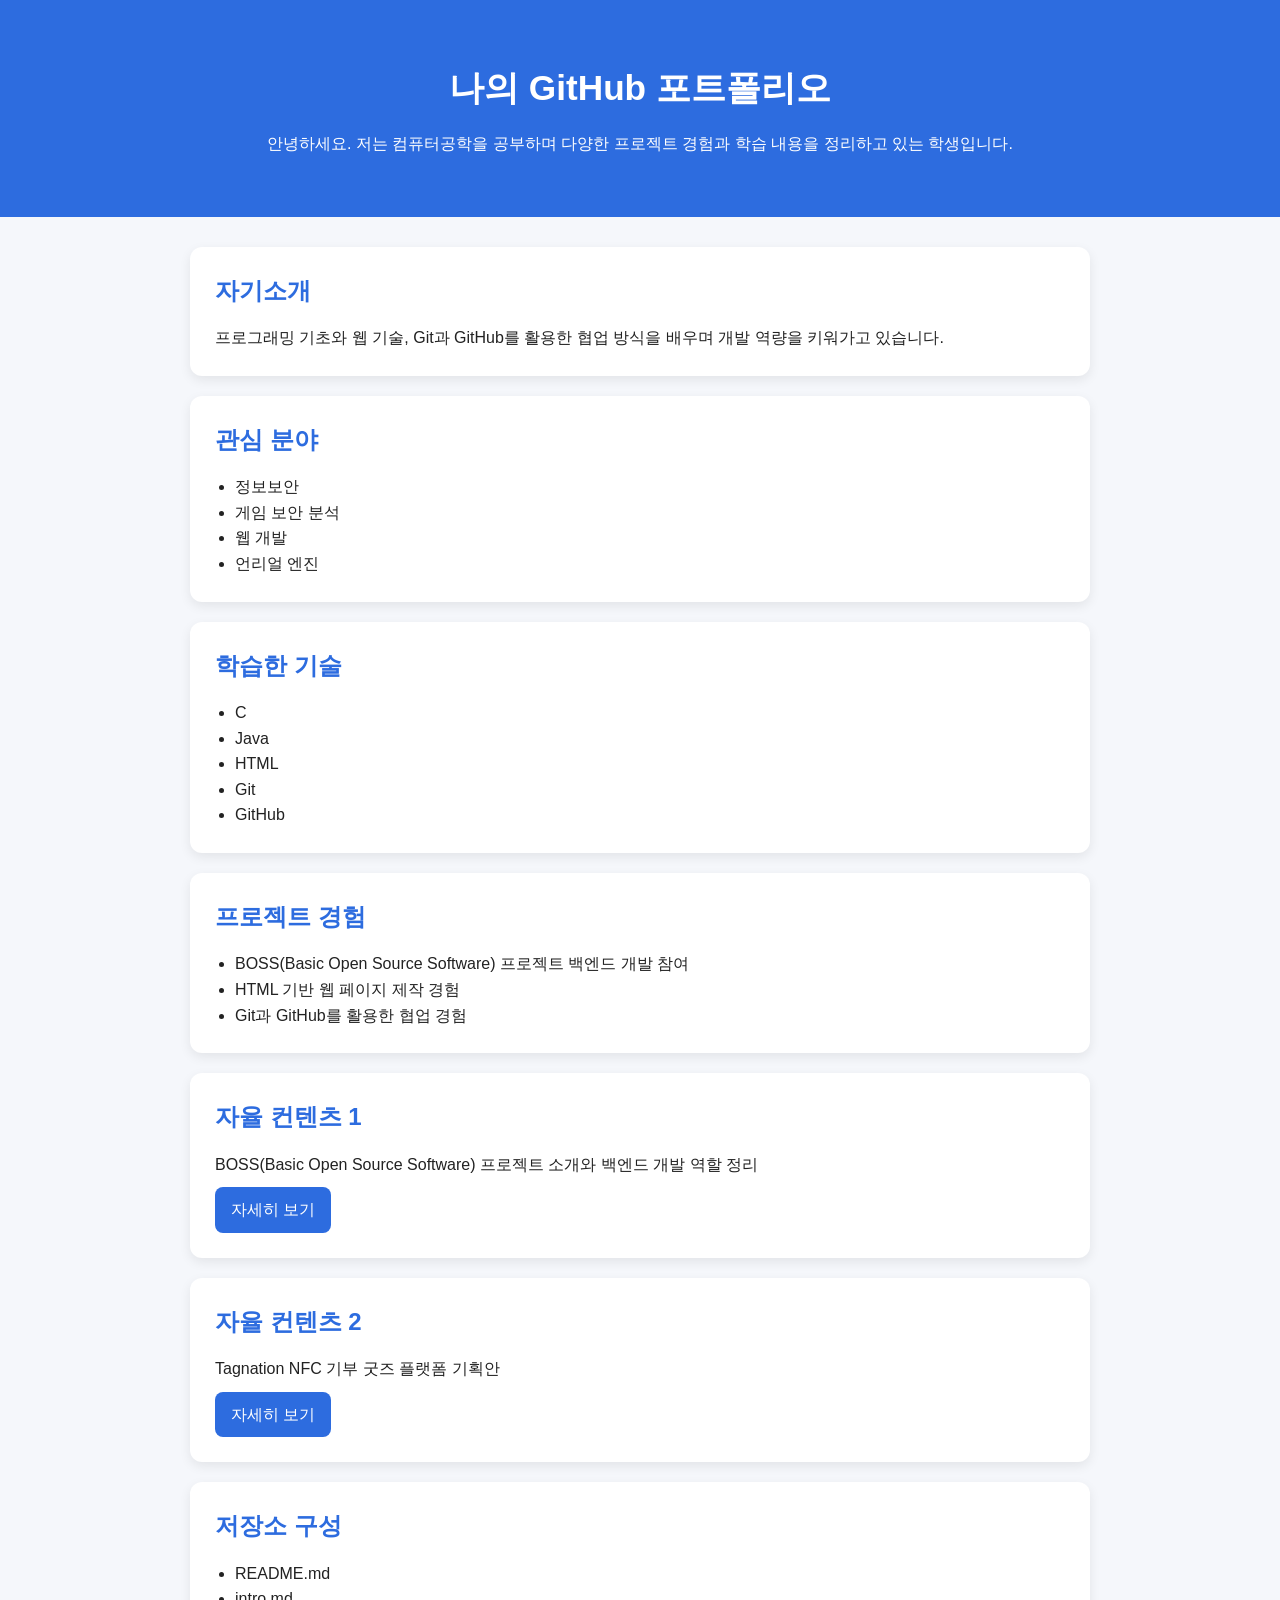
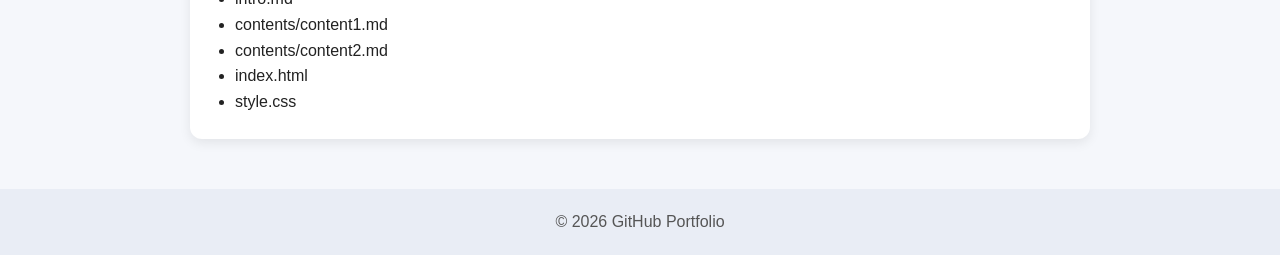
==== index.html @ 53d5d382 "포트폴리오 작성" ====
<!DOCTYPE html>
<html lang="ko">
<head>
  <meta charset="UTF-8">
  <meta name="viewport" content="width=device-width, initial-scale=1.0">
  <title>나의 GitHub 포트폴리오</title>
  <link rel="stylesheet" href="style.css">
</head>
<body>
  <header class="hero">
    <div class="container">
      <h1>나의 GitHub 포트폴리오</h1>
      <p>
        안녕하세요. 저는 컴퓨터공학을 공부하며 다양한 프로젝트 경험과 학습 내용을
        정리하고 있는 학생입니다.
      </p>
    </div>
  </header>

  <main class="container">
    <section class="card">
      <h2>자기소개</h2>
      <p>
        프로그래밍 기초와 웹 기술, Git과 GitHub를 활용한 협업 방식을 배우며
        개발 역량을 키워가고 있습니다.
      </p>
    </section>

    <section class="card">
      <h2>관심 분야</h2>
      <ul>
        <li>정보보안</li>
        <li>게임 보안 분석</li>
        <li>웹 개발</li>
        <li>언리얼 엔진</li>
      </ul>
    </section>

    <section class="card">
      <h2>학습한 기술</h2>
      <ul>
        <li>C</li>
        <li>Java</li>
        <li>HTML</li>
        <li>Git</li>
        <li>GitHub</li>
      </ul>
    </section>

    <section class="card">
      <h2>프로젝트 경험</h2>
      <ul>
        <li>BOSS(Basic Open Source Software) 프로젝트 백엔드 개발 참여</li>
        <li>HTML 기반 웹 페이지 제작 경험</li>
        <li>Git과 GitHub를 활용한 협업 경험</li>
      </ul>
    </section>

    <section class="card">
      <h2>자율 컨텐츠 1</h2>
      <p>BOSS(Basic Open Source Software) 프로젝트 소개와 백엔드 개발 역할 정리</p>
      <a href="contents/content1.md" target="_blank">자세히 보기</a>
    </section>

    <section class="card">
      <h2>자율 컨텐츠 2</h2>
      <p>Tagnation NFC 기부 굿즈 플랫폼 기획안</p>
      <a href="contents/content2.md" target="_blank">자세히 보기</a>
    </section>

    <section class="card">
      <h2>저장소 구성</h2>
      <ul>
        <li>README.md</li>
        <li>intro.md</li>
        <li>contents/content1.md</li>
        <li>contents/content2.md</li>
        <li>index.html</li>
        <li>style.css</li>
      </ul>
    </section>
  </main>

  <footer>
    <p>© 2026 GitHub Portfolio</p>
  </footer>
</body>
</html>
---- style.css ----
* {
  margin: 0;
  padding: 0;
  box-sizing: border-box;
}

body {
  font-family: Arial, sans-serif;
  line-height: 1.6;
  background-color: #f5f7fb;
  color: #222;
}

.container {
  width: 90%;
  max-width: 900px;
  margin: 0 auto;
}

.hero {
  background: #2d6cdf;
  color: white;
  padding: 60px 20px;
  text-align: center;
}

.hero h1 {
  margin-bottom: 15px;
  font-size: 2.2rem;
}

main {
  padding: 30px 0;
}

.card {
  background: white;
  padding: 25px;
  margin-bottom: 20px;
  border-radius: 12px;
  box-shadow: 0 4px 12px rgba(0, 0, 0, 0.08);
}

.card h2 {
  margin-bottom: 15px;
  color: #2d6cdf;
}

.card ul {
  padding-left: 20px;
}

.card a {
  display: inline-block;
  margin-top: 10px;
  text-decoration: none;
  color: white;
  background: #2d6cdf;
  padding: 10px 16px;
  border-radius: 8px;
}

.card a:hover {
  background: #1f4fa8;
}

footer {
  text-align: center;
  padding: 20px;
  background: #e9edf5;
  color: #555;
}
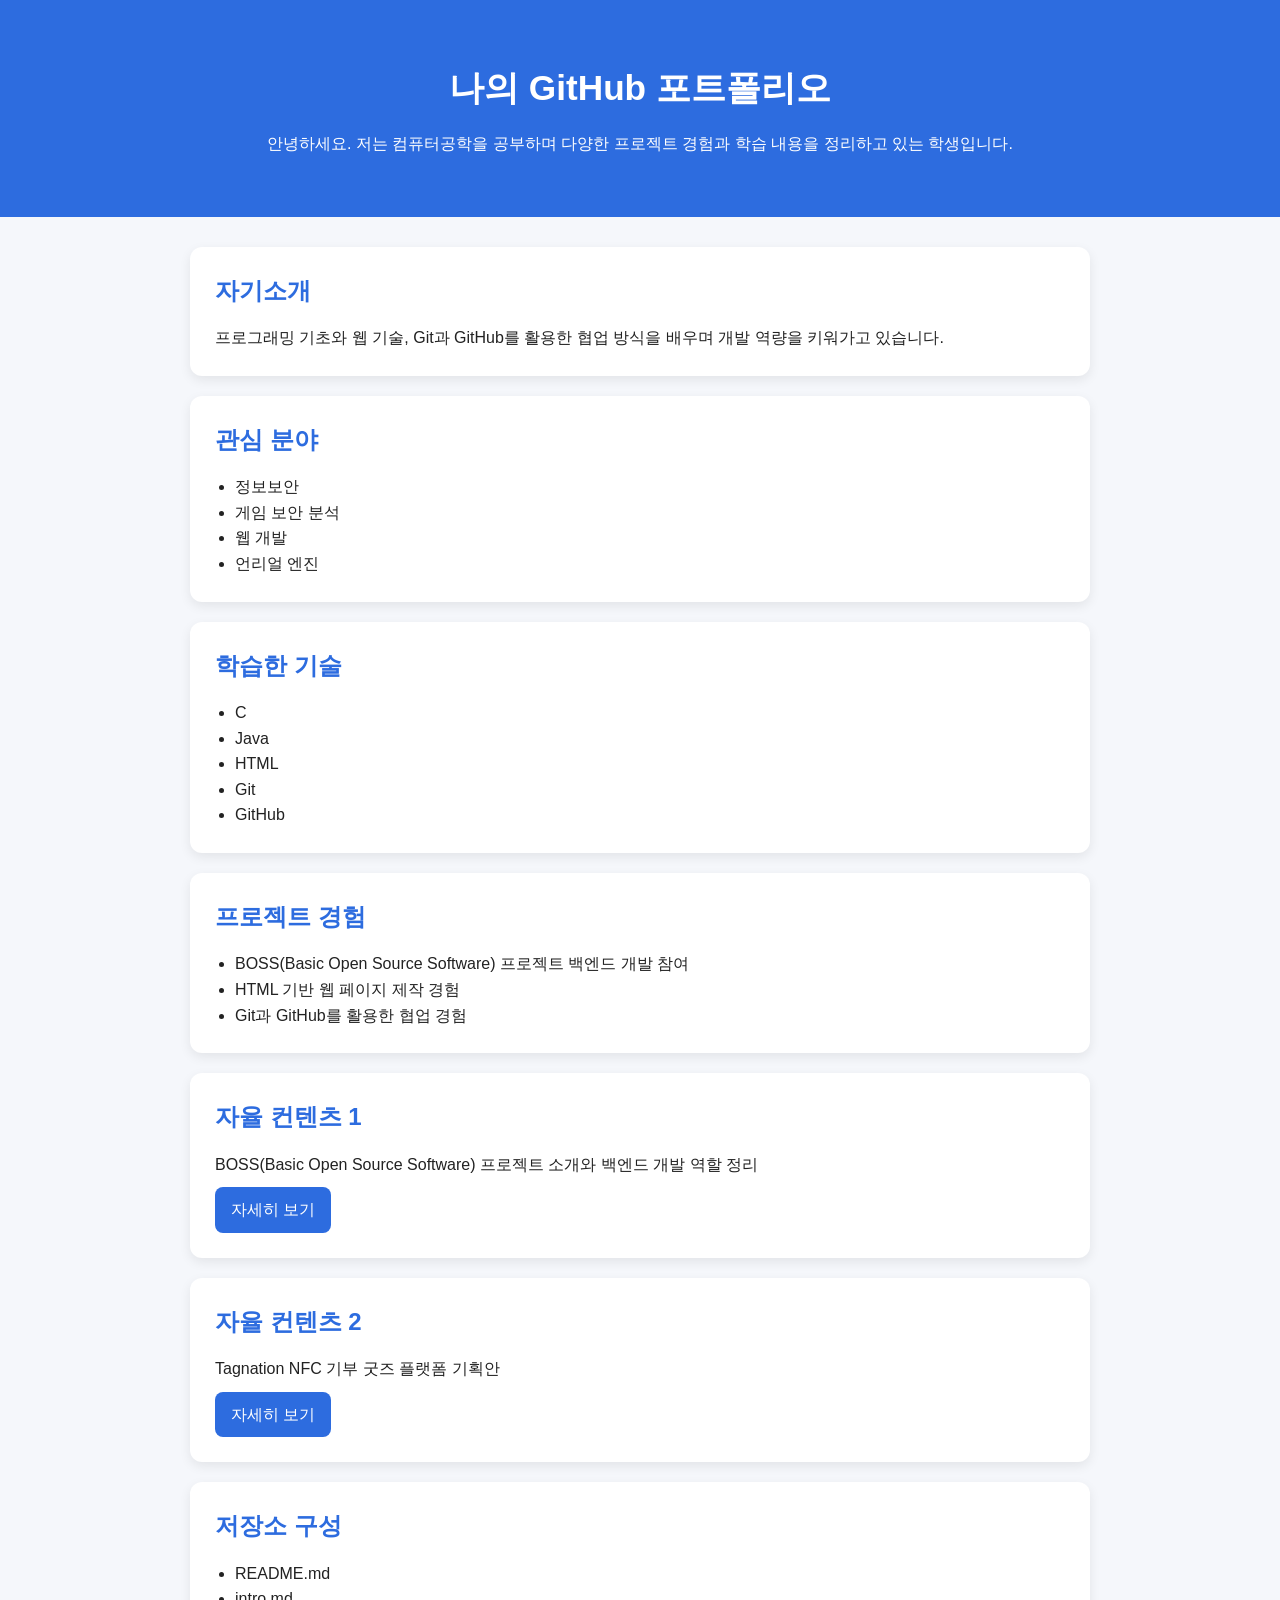
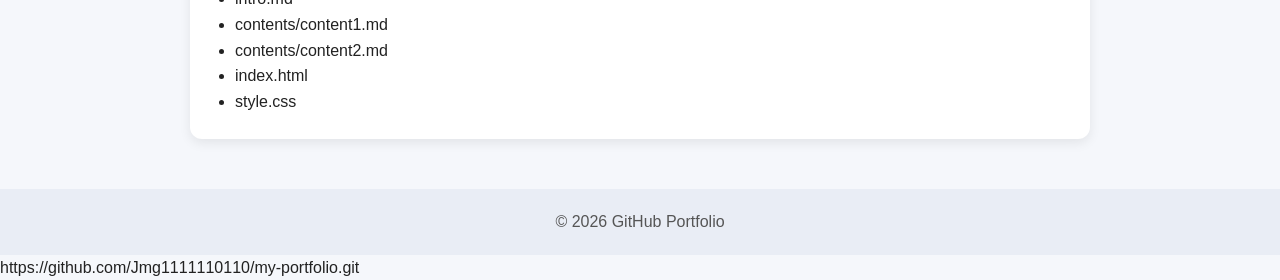
==== commit 676ce1c6: "index 수정" ====
--- a/index.html
+++ b/index.html
@@ -86,3 +86,4 @@
   </footer>
 </body>
 </html>
+https://github.com/Jmg1111110110/my-portfolio.git
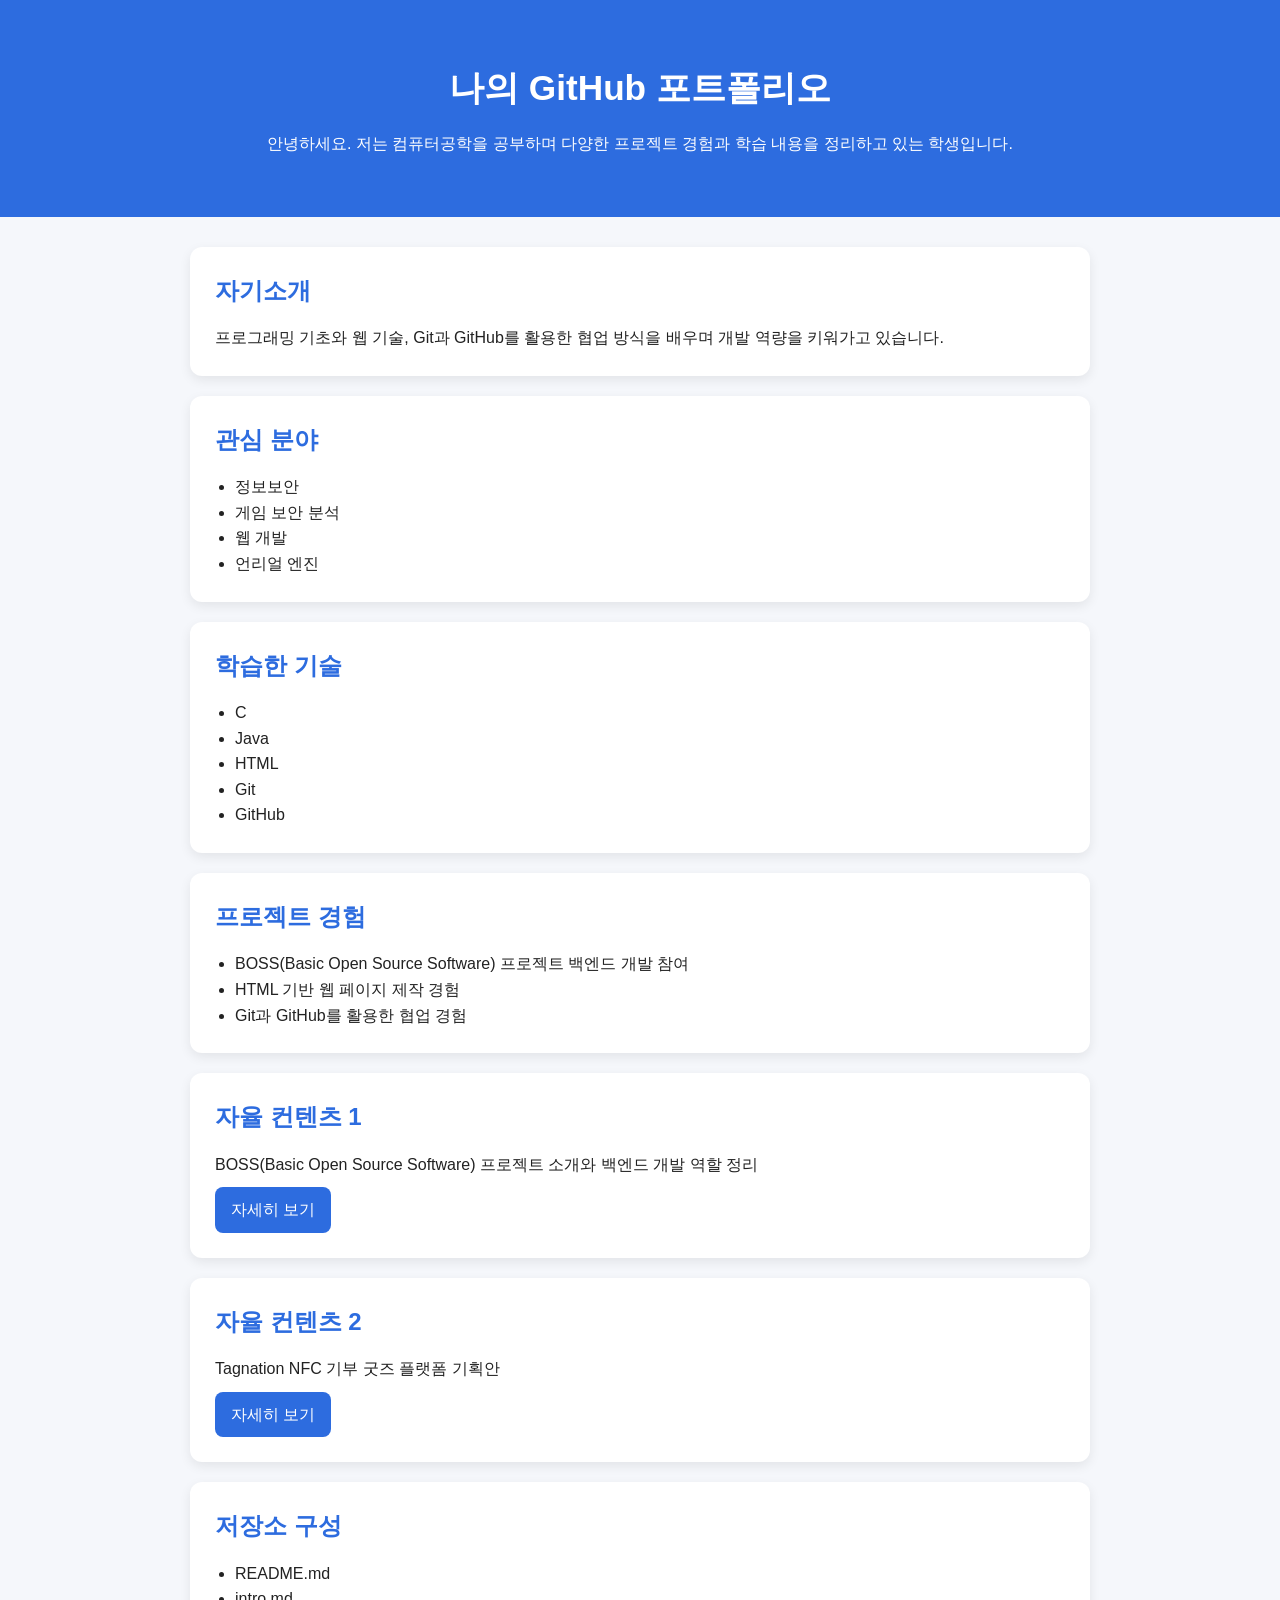
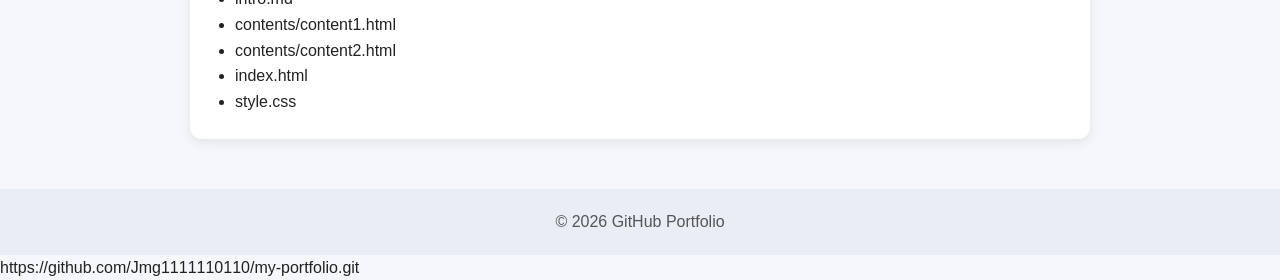
==== commit d81fb3cf: "자율 컨텐츠 완전판 html 추가" ====
--- a/index.html
+++ b/index.html
@@ -59,13 +59,13 @@
     <section class="card">
       <h2>자율 컨텐츠 1</h2>
       <p>BOSS(Basic Open Source Software) 프로젝트 소개와 백엔드 개발 역할 정리</p>
-      <a href="contents/content1.md" target="_blank">자세히 보기</a>
+      <a href="contents/content1.html" target="_blank">자세히 보기</a>
     </section>
 
     <section class="card">
       <h2>자율 컨텐츠 2</h2>
       <p>Tagnation NFC 기부 굿즈 플랫폼 기획안</p>
-      <a href="contents/content2.md" target="_blank">자세히 보기</a>
+      <a href="contents/content2.html" target="_blank">자세히 보기</a>
     </section>
 
     <section class="card">
@@ -73,8 +73,8 @@
       <ul>
         <li>README.md</li>
         <li>intro.md</li>
-        <li>contents/content1.md</li>
-        <li>contents/content2.md</li>
+        <li>contents/content1.html</li>
+        <li>contents/content2.html</li>
         <li>index.html</li>
         <li>style.css</li>
       </ul>
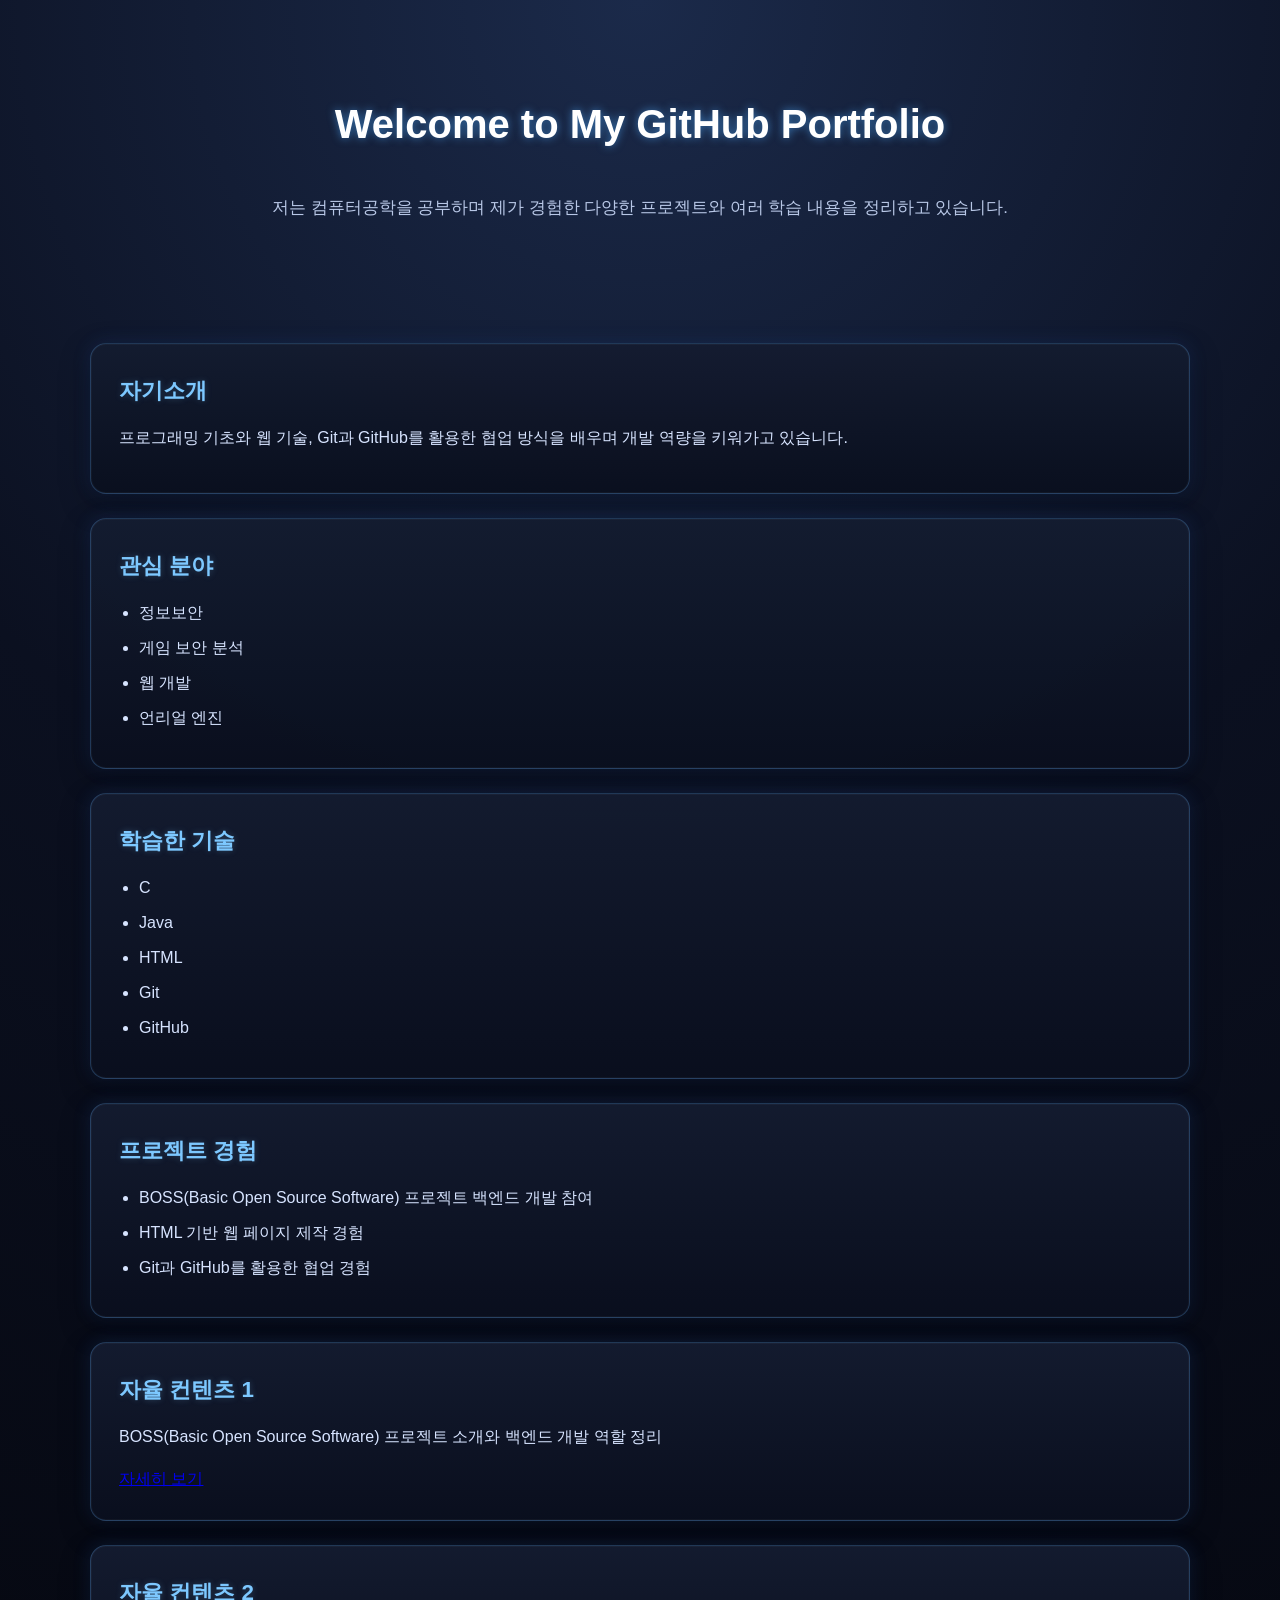
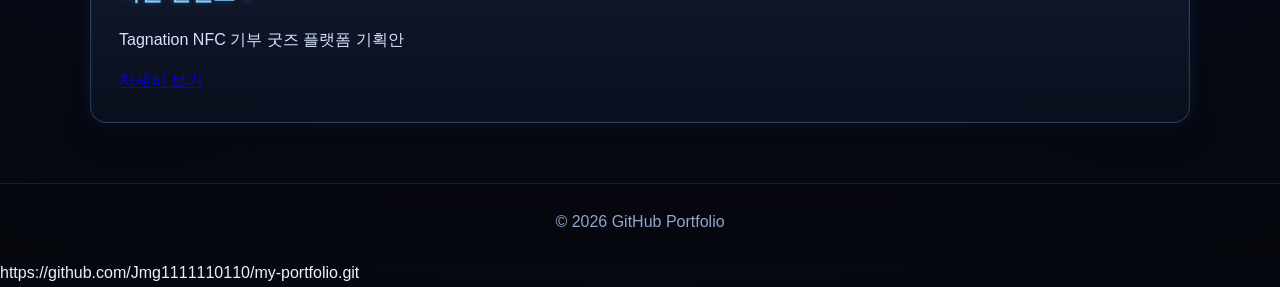
==== commit 1c0bc756: "게임 UI 느낌 디자인 적용" ====
--- a/index.html
+++ b/index.html
@@ -9,10 +9,10 @@
 <body>
   <header class="hero">
     <div class="container">
-      <h1>나의 GitHub 포트폴리오</h1>
+      <h1>Welcome to My GitHub Portfolio</h1>
       <p>
-        안녕하세요. 저는 컴퓨터공학을 공부하며 다양한 프로젝트 경험과 학습 내용을
-        정리하고 있는 학생입니다.
+        저는 컴퓨터공학을 공부하며 제가 경험한 다양한 프로젝트와 여러 학습 내용을
+        정리하고 있습니다.
       </p>
     </div>
   </header>
@@ -67,18 +67,6 @@
       <p>Tagnation NFC 기부 굿즈 플랫폼 기획안</p>
       <a href="contents/content2.html" target="_blank">자세히 보기</a>
     </section>
-
-    <section class="card">
-      <h2>저장소 구성</h2>
-      <ul>
-        <li>README.md</li>
-        <li>intro.md</li>
-        <li>contents/content1.html</li>
-        <li>contents/content2.html</li>
-        <li>index.html</li>
-        <li>style.css</li>
-      </ul>
-    </section>
   </main>
 
   <footer>
--- a/style.css
+++ b/style.css
@@ -5,68 +5,196 @@
 }
 
 body {
-  font-family: Arial, sans-serif;
-  line-height: 1.6;
-  background-color: #f5f7fb;
-  color: #222;
+  font-family: "Segoe UI", Arial, sans-serif;
+  background:
+    radial-gradient(circle at top, #1b2a4a 0%, #0b1020 45%, #05070f 100%);
+  color: #e8f1ff;
+  line-height: 1.7;
+  min-height: 100vh;
+}
+
+header {
+  text-align: center;
+  padding: 60px 20px 30px;
+}
+
+header h1 {
+  font-size: 2.5rem;
+  color: #ffffff;
+  text-shadow: 0 0 8px rgba(79, 172, 254, 0.6);
+  margin-bottom: 12px;
+}
+
+header p {
+  color: #b8c7e6;
+  font-size: 1.05rem;
 }
 
 .container {
   width: 90%;
-  max-width: 900px;
-  margin: 0 auto;
-}
-
-.hero {
-  background: #2d6cdf;
-  color: white;
-  padding: 60px 20px;
-  text-align: center;
-}
-
-.hero h1 {
-  margin-bottom: 15px;
-  font-size: 2.2rem;
-}
-
-main {
-  padding: 30px 0;
+  max-width: 1100px;
+  margin: 30px auto 60px;
+  display: grid;
+  gap: 24px;
 }
 
 .card {
-  background: white;
-  padding: 25px;
-  margin-bottom: 20px;
-  border-radius: 12px;
-  box-shadow: 0 4px 12px rgba(0, 0, 0, 0.08);
+  background: linear-gradient(180deg, rgba(20, 28, 48, 0.95), rgba(10, 15, 30, 0.95));
+  border: 1px solid rgba(99, 179, 255, 0.25);
+  border-radius: 16px;
+  padding: 28px;
+  box-shadow:
+    0 0 0 1px rgba(255,255,255,0.03) inset,
+    0 10px 30px rgba(0, 0, 0, 0.35),
+    0 0 18px rgba(45, 108, 223, 0.18);
+  transition: transform 0.25s ease, box-shadow 0.25s ease, border-color 0.25s ease;
+}
+
+.card:hover {
+  transform: translateY(-4px);
+  border-color: rgba(99, 179, 255, 0.5);
+  box-shadow:
+    0 0 0 1px rgba(255,255,255,0.05) inset,
+    0 16px 35px rgba(0, 0, 0, 0.45),
+    0 0 22px rgba(79, 172, 254, 0.25);
 }
 
 .card h2 {
-  margin-bottom: 15px;
-  color: #2d6cdf;
+  color: #7dc8ff;
+  margin-bottom: 14px;
+  font-size: 1.4rem;
+  text-shadow: 0 0 6px rgba(125, 200, 255, 0.25);
+}
+
+.card p {
+  color: #d7e4ff;
+  margin-bottom: 14px;
 }
 
 .card ul {
   padding-left: 20px;
 }
 
-.card a {
+.card li {
+  margin-bottom: 8px;
+  color: #d7e4ff;
+}
+
+.file-list {
+  background: rgba(255, 255, 255, 0.03);
+  border: 1px solid rgba(125, 200, 255, 0.15);
+  border-radius: 12px;
+  padding: 16px;
+}
+
+/* 게임 UI 버튼 */
+.button-link {
   display: inline-block;
-  margin-top: 10px;
+  position: relative;
+  margin-top: 12px;
+  padding: 14px 22px;
+  min-width: 180px;
+  text-align: center;
   text-decoration: none;
-  color: white;
-  background: #2d6cdf;
-  padding: 10px 16px;
-  border-radius: 8px;
-}
-
-.card a:hover {
-  background: #1f4fa8;
+  font-weight: 700;
+  letter-spacing: 0.5px;
+  color: #eaf6ff;
+  background: linear-gradient(180deg, #3d8bff 0%, #1f5fd6 55%, #163f93 100%);
+  border: 1px solid #6dc8ff;
+  border-radius: 12px;
+  box-shadow:
+    0 4px 0 #102c63,
+    0 0 12px rgba(61, 139, 255, 0.35),
+    inset 0 1px 0 rgba(255,255,255,0.25);
+  transition:
+    transform 0.08s ease,
+    box-shadow 0.15s ease,
+    filter 0.2s ease,
+    background 0.2s ease;
+  overflow: hidden;
+}
+
+.button-link::before {
+  content: "";
+  position: absolute;
+  top: 0;
+  left: -120%;
+  width: 60%;
+  height: 100%;
+  background: linear-gradient(
+    120deg,
+    transparent 0%,
+    rgba(255,255,255,0.15) 40%,
+    rgba(255,255,255,0.45) 50%,
+    transparent 60%
+  );
+  transform: skewX(-20deg);
+  transition: left 0.5s ease;
+}
+
+.button-link:hover {
+  transform: translateY(-2px);
+  filter: brightness(1.08);
+  box-shadow:
+    0 6px 0 #102c63,
+    0 0 18px rgba(79, 172, 254, 0.55),
+    inset 0 1px 0 rgba(255,255,255,0.3);
+}
+
+.button-link:hover::before {
+  left: 140%;
+}
+
+.button-link:active {
+  transform: translateY(4px);
+  box-shadow:
+    0 1px 0 #102c63,
+    0 0 8px rgba(79, 172, 254, 0.28),
+    inset 0 2px 6px rgba(0,0,0,0.25);
+}
+
+.button-link:focus {
+  outline: 2px solid #9ddcff;
+  outline-offset: 3px;
+}
+
+.intro-highlight {
+  color: #7dc8ff;
+  font-weight: 700;
 }
 
 footer {
   text-align: center;
-  padding: 20px;
-  background: #e9edf5;
-  color: #555;
-}
+  padding: 24px;
+  color: #90a6cf;
+  border-top: 1px solid rgba(125, 200, 255, 0.12);
+  background: rgba(0, 0, 0, 0.2);
+}
+
+/* 작은 보조 라벨 느낌 */
+.section-tag {
+  display: inline-block;
+  margin-bottom: 12px;
+  padding: 5px 10px;
+  border-radius: 999px;
+  font-size: 0.8rem;
+  font-weight: 700;
+  color: #9fd7ff;
+  background: rgba(55, 120, 255, 0.15);
+  border: 1px solid rgba(125, 200, 255, 0.25);
+}
+
+@media (max-width: 768px) {
+  header h1 {
+    font-size: 2rem;
+  }
+
+  .card {
+    padding: 22px;
+  }
+
+  .button-link {
+    width: 100%;
+    min-width: auto;
+  }
+}
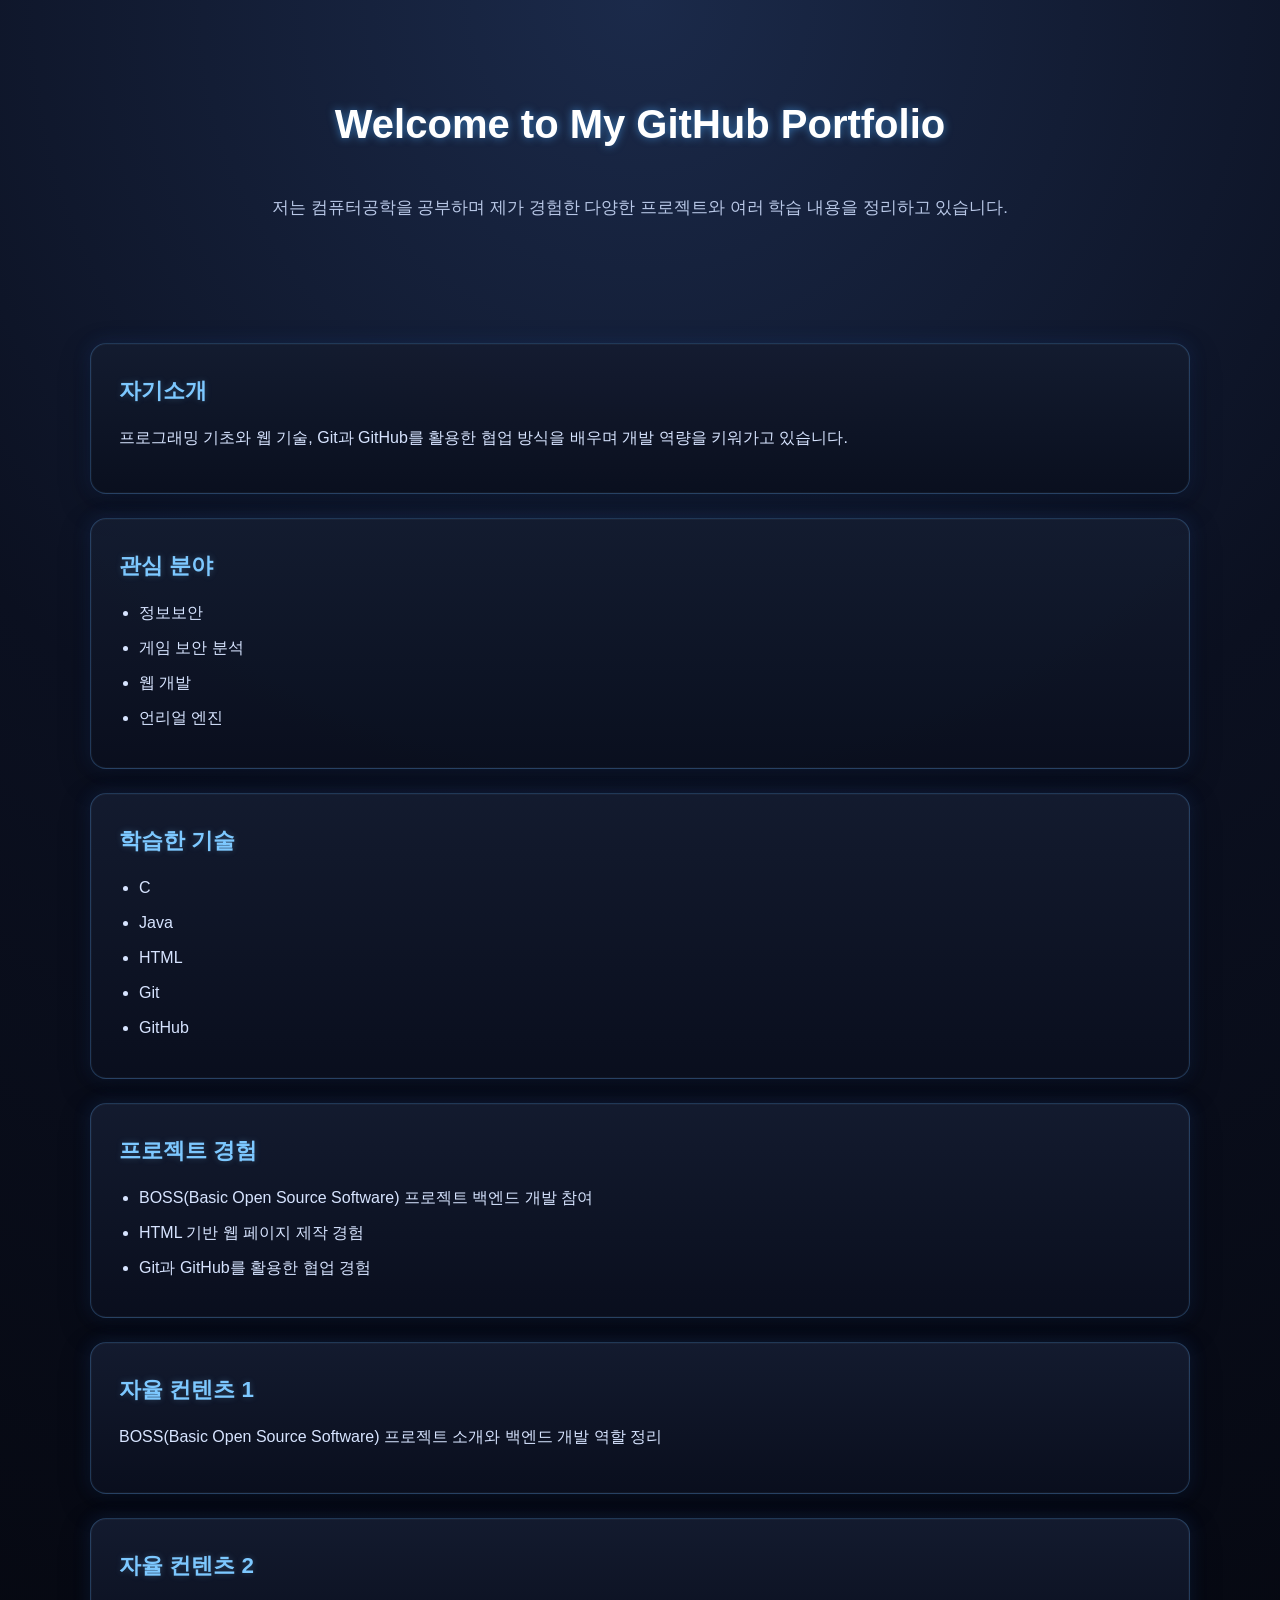
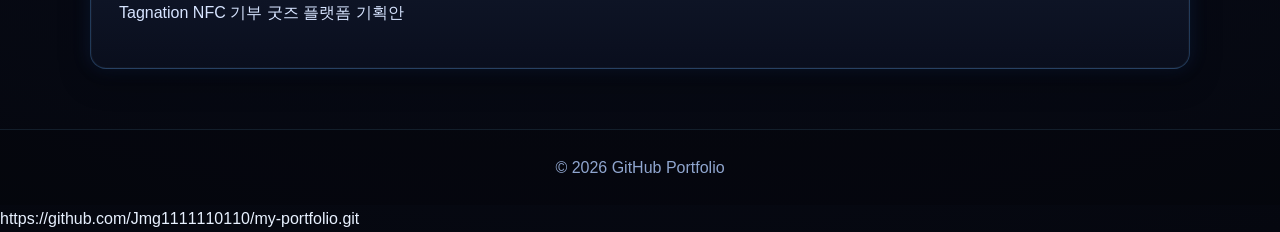
==== commit 536d645a: "디자인 수정" ====
--- a/index.html
+++ b/index.html
@@ -56,17 +56,19 @@
       </ul>
     </section>
 
-    <section class="card">
-      <h2>자율 컨텐츠 1</h2>
-      <p>BOSS(Basic Open Source Software) 프로젝트 소개와 백엔드 개발 역할 정리</p>
-      <a href="contents/content1.html" target="_blank">자세히 보기</a>
-    </section>
+    <a class="card-link" href="contents/content1.html">
+  <section class="card">
+    <h2>자율 컨텐츠 1</h2>
+    <p>BOSS(Basic Open Source Software) 프로젝트 소개와 백엔드 개발 역할 정리</p>
+  </section>
+</a>
 
-    <section class="card">
-      <h2>자율 컨텐츠 2</h2>
-      <p>Tagnation NFC 기부 굿즈 플랫폼 기획안</p>
-      <a href="contents/content2.html" target="_blank">자세히 보기</a>
-    </section>
+<a class="card-link" href="contents/content2.html">
+  <section class="card">
+    <h2>자율 컨텐츠 2</h2>
+    <p>Tagnation NFC 기부 굿즈 플랫폼 기획안</p>
+  </section>
+</a>
   </main>
 
   <footer>
--- a/style.css
+++ b/style.css
@@ -78,6 +78,29 @@
 .card li {
   margin-bottom: 8px;
   color: #d7e4ff;
+}
+
+.card-link {
+  text-decoration: none;
+  color: inherit;
+  display: block;
+}
+
+.card-link:hover {
+  text-decoration: none;
+}
+
+.card-link .card {
+  cursor: pointer;
+}
+
+.card-link:hover .card {
+  transform: translateY(-4px);
+  border-color: rgba(99, 179, 255, 0.5);
+  box-shadow:
+    0 0 0 1px rgba(255,255,255,0.05) inset,
+    0 16px 35px rgba(0, 0, 0, 0.45),
+    0 0 22px rgba(79, 172, 254, 0.25);
 }
 
 .file-list {
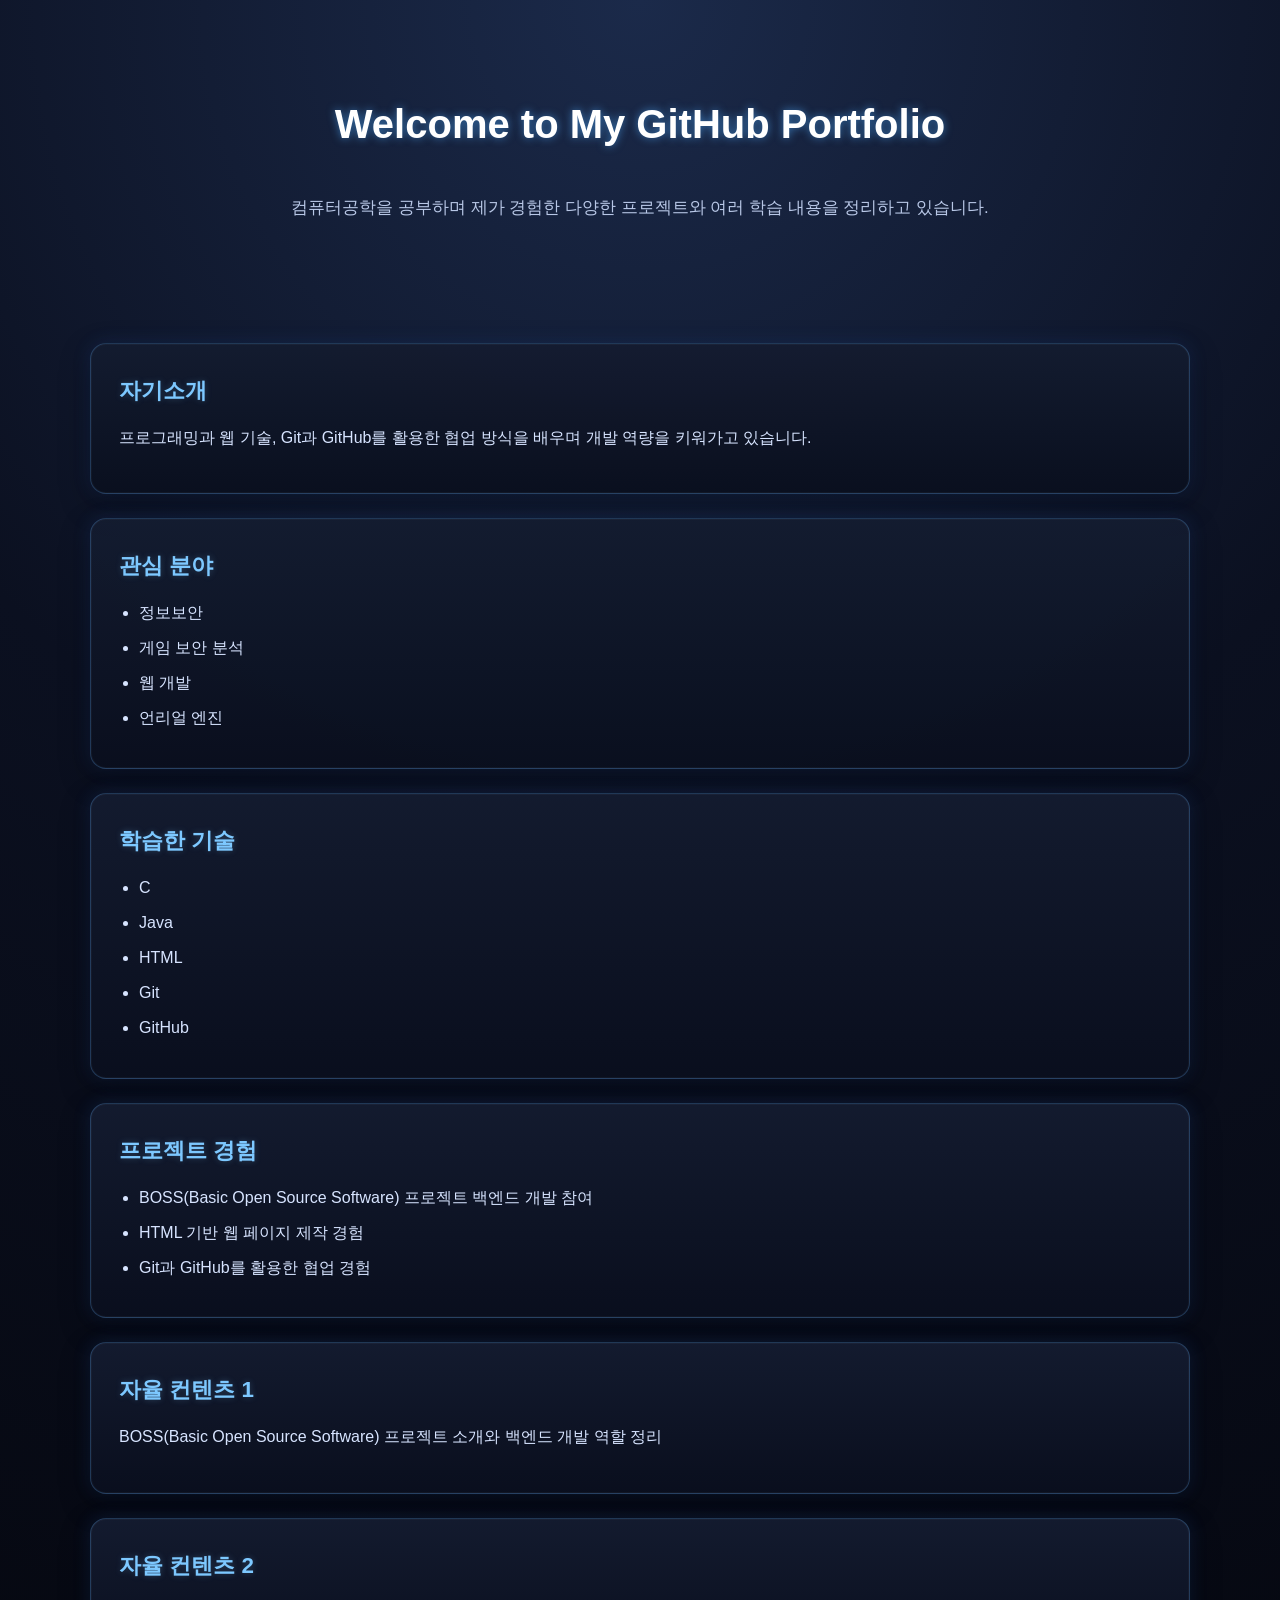
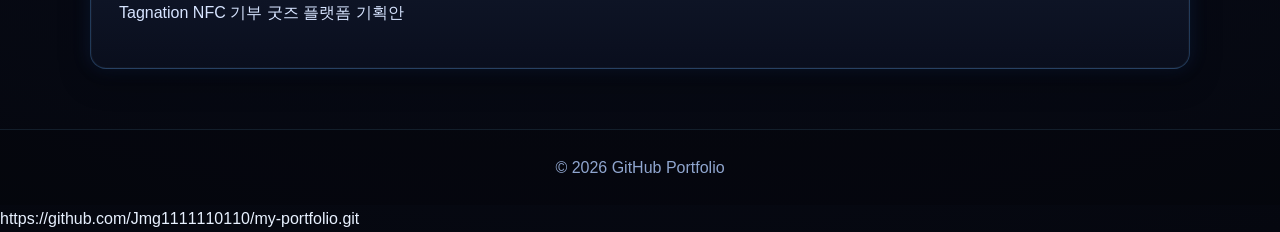
==== commit e2f206f3: "수정" ====
--- a/index.html
+++ b/index.html
@@ -11,7 +11,7 @@
     <div class="container">
       <h1>Welcome to My GitHub Portfolio</h1>
       <p>
-        저는 컴퓨터공학을 공부하며 제가 경험한 다양한 프로젝트와 여러 학습 내용을
+        컴퓨터공학을 공부하며 제가 경험한 다양한 프로젝트와 여러 학습 내용을
         정리하고 있습니다.
       </p>
     </div>
@@ -21,7 +21,7 @@
     <section class="card">
       <h2>자기소개</h2>
       <p>
-        프로그래밍 기초와 웹 기술, Git과 GitHub를 활용한 협업 방식을 배우며
+        프로그래밍과 웹 기술, Git과 GitHub를 활용한 협업 방식을 배우며
         개발 역량을 키워가고 있습니다.
       </p>
     </section>
